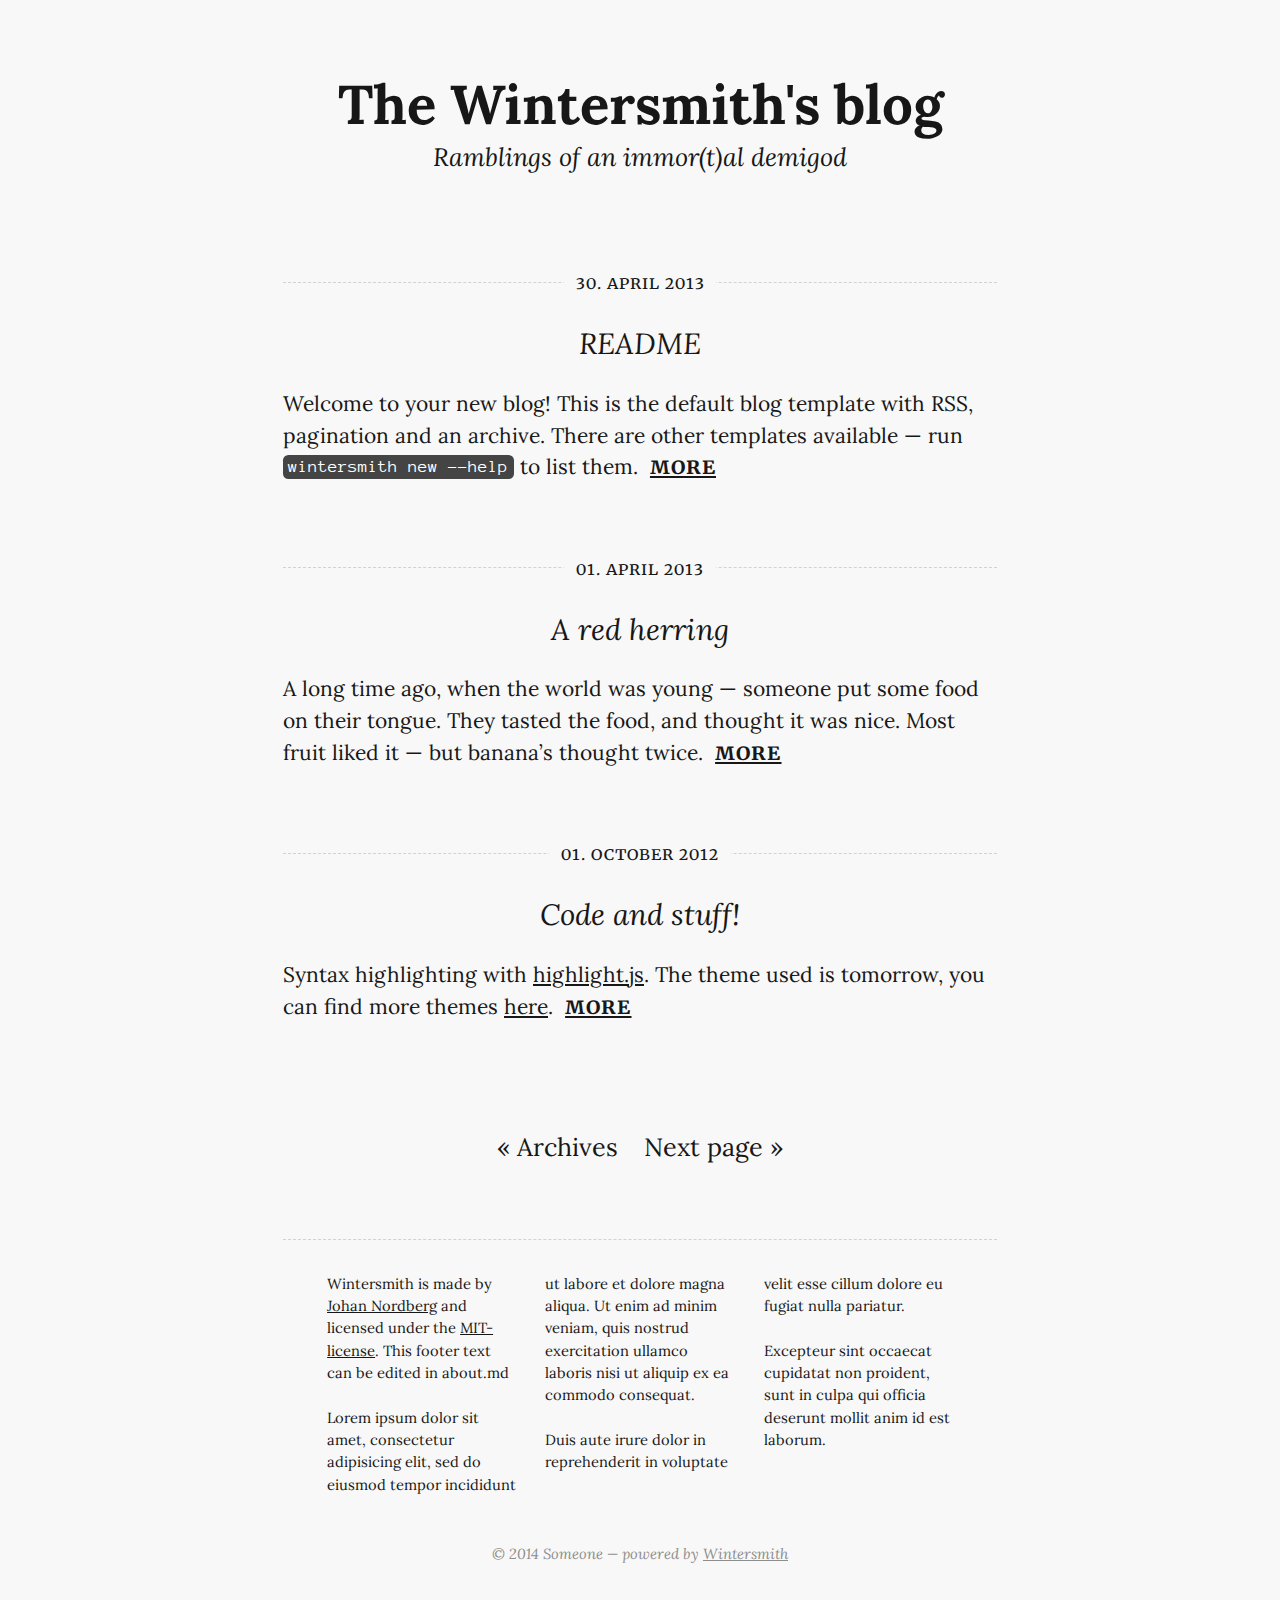
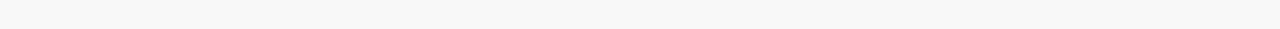
==== index.html @ 87c3f7f0 "test build" ====
<!DOCTYPE html>
<html lang="en">
  <head>
    <meta charset="utf-8">
    <meta http-equiv="X-UA-Compatible" content="IE=edge,chrome=1">
    <meta name="viewport" content="width=device-width">
    <title>The Wintersmith's blog
    </title>
    <link rel="alternate" href="http://localhost:8080/feed.xml" type="application/rss+xml" title="Ramblings of an immor(t)al demigod">
    <link rel="stylesheet" href="http://fonts.googleapis.com/css?family=Lora:400,700,400italic,700italic|Anonymous+Pro:400,700,400italic,700italic|Merriweather:400,700,300">
    <link rel="stylesheet" href="/css/main.css">
  </head>
  <body>
    <header class="header">
      <div class="content-wrap">
        <div class="logo">
          <h1><a href="http://localhost:8080">The Wintersmith's blog</a></h1>
          <p class="description">Ramblings of an immor(t)al demigod</p>
        </div>
      </div>
    </header>
    <div id="content">
      <div class="content-wrap">
        <article class="article intro">
          <header>
            <p class="date"><span>30. April 2013</span></p>
            <h2><a href="/articles/hello-world/">README</a></h2>
          </header>
          <section class="content"><p>Welcome to your new blog! This is the default blog template with <span class="caps">RSS</span>, pagination and an archive. There are other templates available — run <code>wintersmith new --help</code> to list&nbsp;them.</p>

            <p class="more"><a href="/articles/hello-world/">more</a></p>
          </section>
        </article>
        <article class="article intro">
          <header>
            <p class="date"><span>01. April 2013</span></p>
            <h2><a href="/articles/red-herring/">A red herring</a></h2>
          </header>
          <section class="content"><p>A long time ago, when the world was young — someone put some food on their tongue.
They tasted the food, and thought it was nice. Most fruit liked it — but banana’s thought&nbsp;twice.</p>
<p>
            <p class="more"><a href="/articles/red-herring/">more</a></p>
          </section>
        </article>
        <article class="article intro">
          <header>
            <p class="date"><span>01. October 2012</span></p>
            <h2><a href="/articles/another-test/">Code and stuff!</a></h2>
          </header>
          <section class="content"><p>Syntax highlighting with <a href="http://softwaremaniacs.org/soft/highlight/en/">highlight.js</a>.
The theme used is tomorrow, you can find more themes <a href="http://jmblog.github.io/color-themes-for-highlightjs/">here</a>.</p>
<p>
            <p class="more"><a href="/articles/another-test/">more</a></p>
          </section>
        </article>
      </div>
    </div>
    <footer>
      <div class="content-wrap">
        <div class="nav"><a href="/archive.html">« Archives</a><a href="/page/2/">Next page »</a>
        </div>
        <section class="about"><p>Wintersmith is made by <a href="http://johan-nordberg.com/">Johan Nordberg</a> and licensed under the <a href="http://opensource.org/licenses/MIT">MIT-license</a>.
This footer text can be edited in about.md</p>
<p>Lorem ipsum dolor sit amet, consectetur adipisicing elit, sed do eiusmod
tempor incididunt ut labore et dolore magna aliqua. Ut enim ad minim veniam,
quis nostrud exercitation ullamco laboris nisi ut aliquip ex ea commodo
consequat.</p>
<p>Duis aute irure dolor in reprehenderit in voluptate velit esse cillum
dolore eu fugiat nulla pariatur.</p>
<p>Excepteur sint occaecat cupidatat non proident, sunt in culpa qui officia
deserunt mollit anim id est laborum.</p>

        </section>
        <section class="copy">
          <p>&copy; 2014 Someone &mdash; powered by&nbsp;<a href="https://github.com/jnordberg/wintersmith">Wintersmith</a>
          </p>
        </section>
      </div>
    </footer>
  </body>
</html>
---- css/main.css ----
h1, h2, h3, h4, h5, h6, p, body, a, img, ul, ol, blockquote, pre {
  margin: 0; padding: 0; border: 0;
}

body {
  font-family: 'Lora', serif;
  font-size: 21px;
  line-height: 1.52;
  background-color: #f8f8f8;
  text-rendering: optimizeLegibility;
}

.content-wrap {
  width: 34em;
  margin: 0 auto;
}

body, a {
  color: #171717;
}

a:hover {
  color: #ff8000;
  text-decoration: underline;
}

p {
  margin-bottom: 1.52em;
}

pre {
  font-size: 0.9em;
  overflow: auto;
  background: #fff;
  border: 1px dashed #d2d2d2;
  border-radius: 0.25em;
  margin-bottom: 1.8em;
  padding: 1em;
}

h1 {
  font-size: 2em;
  margin-bottom: 1em;
}

h2 {
  font-size: 1.2em;
  font-weight: 400;
  line-height: 1.43;
  margin-bottom: 1.35em;
}

h3 {
  font-style: italic;
  text-align: center;
  font-weight: 400;
  font-size: 1.4em;
  margin-top: 1.8em;
  margin-bottom: 0.8em;
}

ol, ul {
  margin: 0 1.4em 1.4em 4em;
}

li {
  margin-bottom: 0.5em;
}

blockquote {
  margin: 1.2em 3em;
  padding-left: 1em;
  font-style: italic;
}

hr {
  border: 0;
  border-top: 1px dashed #d2d2d2;
  height: 0;
  margin: 1.6em 0;
}

/* page header */

.header {
  margin: 3em 0 5em;
}

.header h1 {
  font-size: 2.6em;
  text-align: center;
  font-weight: 700;
  margin: 0;
}

.header a, .header a:hover {
  text-decoration: none;
  color: #171717;
}

.header .author {
  font-family: 'Merriweather', serif;
  font-variant: small-caps;
  text-transform: lowercase;
  text-rendering: auto;
  text-align: center;
  font-weight: 400;
  letter-spacing: 1px;
}

.header .description {
  font-size: 1.2em;
  font-style: italic;
  text-align: center;
  margin-top: -0.3em;
}

body.article-detail > header h1 {
  font-size: 2.5em;
  font-style: italic;
  font-weight: 400;
  margin-bottom: -0.2em;
}

body.article-detail > header {
  margin-bottom: 3em;
}

/* page footer */

footer {
  margin: 3em 0;
}

footer .nav {
  text-align: center;
  margin-top: 5em;
  margin-bottom: 3.5em;
}

footer .nav a {
  padding: 0 0.5em;
  font-size: 1.2em;
  text-decoration: none;
}

footer .about {
  border-top: 1px dashed #d2d2d2;
  padding: 2.2em 3em;
  font-size: 0.7em;
  -webkit-column-count: 3;
  -moz-column-count: 3;
  -ms-column-count: 3;
  column-count: 3;
  -webkit-column-gap: 2em;
  -moz-column-gap: 2em;
  -ms-column-gap: 2em;
  column-gap: 2em;
}

footer .copy {
  text-align: center;
  font-size: 0.7em;
  font-style: italic;
  margin-top: 1em;
}

footer .copy, footer .copy a {
  color: #8e8e8e;
}

/* article */

.article {
  margin: 3em 0 4em;
}

.article header {
  border-top: 1px dashed #d2d2d2;
}

.article header h2 {
  font-style: italic;
  text-align: center;
  font-weight: 400;
  margin: 0.8em 0;
  font-size: 1.4em;
}

.article header h2 a {
  text-decoration: none;
}

.article header .date {
  text-align: center;
  font-size: 0.8em;
  margin-top: -0.7em;
}

.article header .date span {
  background-color: #f8f8f8;
  padding: 0 0.7em;
}

.article.intro .content p {
  display: inline;
}

.article.intro .content .more {
  text-decoration: underline;
  font-weight: 700;
  padding-left: 0.3em;
}

.article .content img {
  display: block;
  width: 100%;
}

.more, .date {
  font-family: 'Merriweather', serif;
  font-variant: small-caps;
  text-transform: lowercase;
  font-weight: 400;
  text-rendering: auto;
  letter-spacing: 1px;
}

/* archive */

.archive {
  width: 32em;
  margin: 5em auto 6em;
  padding-left: 2em;
}

.archive h2 {
  font-size: 2em;
  margin: 0;
  margin-left: 6.1em;
  margin-bottom: 0.5em;
  font-style: italic;
}

.archive a, .archive span{
  display: block;
  float: left;
  margin-bottom: -1px;
  text-decoration: none;
}
.archive li:not(:last-child) {
	border-bottom: 1px solid #d2d2d2;
	margin-bottom: -1px;
}

.archive a.last, .archive span.last {
  border: 0;
  margin-bottom: 0;
}

.archive a {
  width: 21em;
  text-indent: 1em;
  white-space: nowrap;
}

.archive .year-label,
.archive .month-label{
  width: 4em;
  font-family: 'Merriweather', serif;
  font-variant: small-caps;
  text-transform: lowercase;
  font-weight: 400;
  text-rendering: auto;
  letter-spacing: 1px;
  text-align: center;
}

.archive .month-label {
  width: 7em;
}

.archive ul {
  list-style: none;
  margin: 0;
}

.archive ul li {
  margin: 0;
}

/* code styling */

code {
  font-family: 'Anonymous Pro', monospace;
  font-size: 0.85em;
  color: #000;
}

pre code {
  display: block;
  line-height: 1.1;
}

p code {
  padding: 0.1em 0.3em 0.2em;
  border-radius: 0.3em;
  position: relative;
  top: -0.15em;
  background: #444;
  color: #fff;
  white-space: nowrap;
}

/* syntax hl stuff */

code.lang-markdown {
  color: #424242;
}

code.lang-markdown .header,
code.lang-markdown .strong {
  font-weight: bold;
}

code.lang-markdown .emphasis {
  font-style: italic;
}

code.lang-markdown .horizontal_rule,
code.lang-markdown .link_label,
code.lang-markdown .code,
code.lang-markdown .header,
code.lang-markdown .link_url {
  color: #555;
}

code.lang-markdown .blockquote,
code.lang-markdown .bullet {
  color: #bbb;
}

/* Tomorrow Theme */
/* http://jmblog.github.com/color-themes-for-google-code-highlightjs */
/* Original theme - https://github.com/chriskempson/tomorrow-theme */
/* http://jmblog.github.com/color-themes-for-google-code-highlightjs */
.tomorrow-comment, pre .comment, pre .title {
  color: #8e908c;
}

.tomorrow-red, pre .variable, pre .attribute, pre .tag, pre .regexp, pre .ruby .constant, pre .xml .tag .title, pre .xml .pi, pre .xml .doctype, pre .html .doctype, pre .css .id, pre .css .class, pre .css .pseudo {
  color: #c82829;
}

.tomorrow-orange, pre .number, pre .preprocessor, pre .built_in, pre .literal, pre .params, pre .constant {
  color: #f5871f;
}

.tomorrow-yellow, pre .class, pre .ruby .class .title, pre .css .rules .attribute {
  color: #eab700;
}

.tomorrow-green, pre .string, pre .value, pre .inheritance, pre .header, pre .ruby .symbol, pre .xml .cdata {
  color: #718c00;
}

.tomorrow-aqua, pre .css .hexcolor {
  color: #3e999f;
}

.tomorrow-blue, pre .function, pre .python .decorator, pre .python .title, pre .ruby .function .title, pre .ruby .title .keyword, pre .perl .sub, pre .javascript .title, pre .coffeescript .title {
  color: #4271ae;
}

.tomorrow-purple, pre .keyword, pre .javascript .function {
  color: #8959a8;
}

/* media queries */

@media (min-width: 1600px) {
  body { font-size: 26px; }
}

@media (max-width: 900px) {
  body { font-size: 18px; }
}

@media (max-width: 690px) {
  .content-wrap {
    width: auto;
    padding: 0 1em;
  }
  .header {
    margin: 1em 0;
  }
  .header h1 {
    font-size: 1.4em;
    margin-bottom: 0.6em;
  }
  .header .description {
    font-size: 1em;
  }
  .article {
    margin: 1em 0 2.5em;
  }
  .archive {
    width: 80%;
    margin: 0 auto;
  }
  .archive * {
    float: none !important;
    line-height: 1.6 !important;
    width: auto !important;
    height: auto !important;
    text-align: left !important;
    border: 0 !important;
    margin: 0 !important;
  }
  footer .nav {
    margin: 1em 0;
  }
  footer .about {
    padding: 0;
    font-size: 0.9em;
    padding-top: 1.6em;
    -webkit-column-count: 1;
    -moz-column-count: 1;
    -ms-column-count: 1;
    column-count: 1;
  }
  footer .about p {
    margin-bottom: 1em;
  }
}
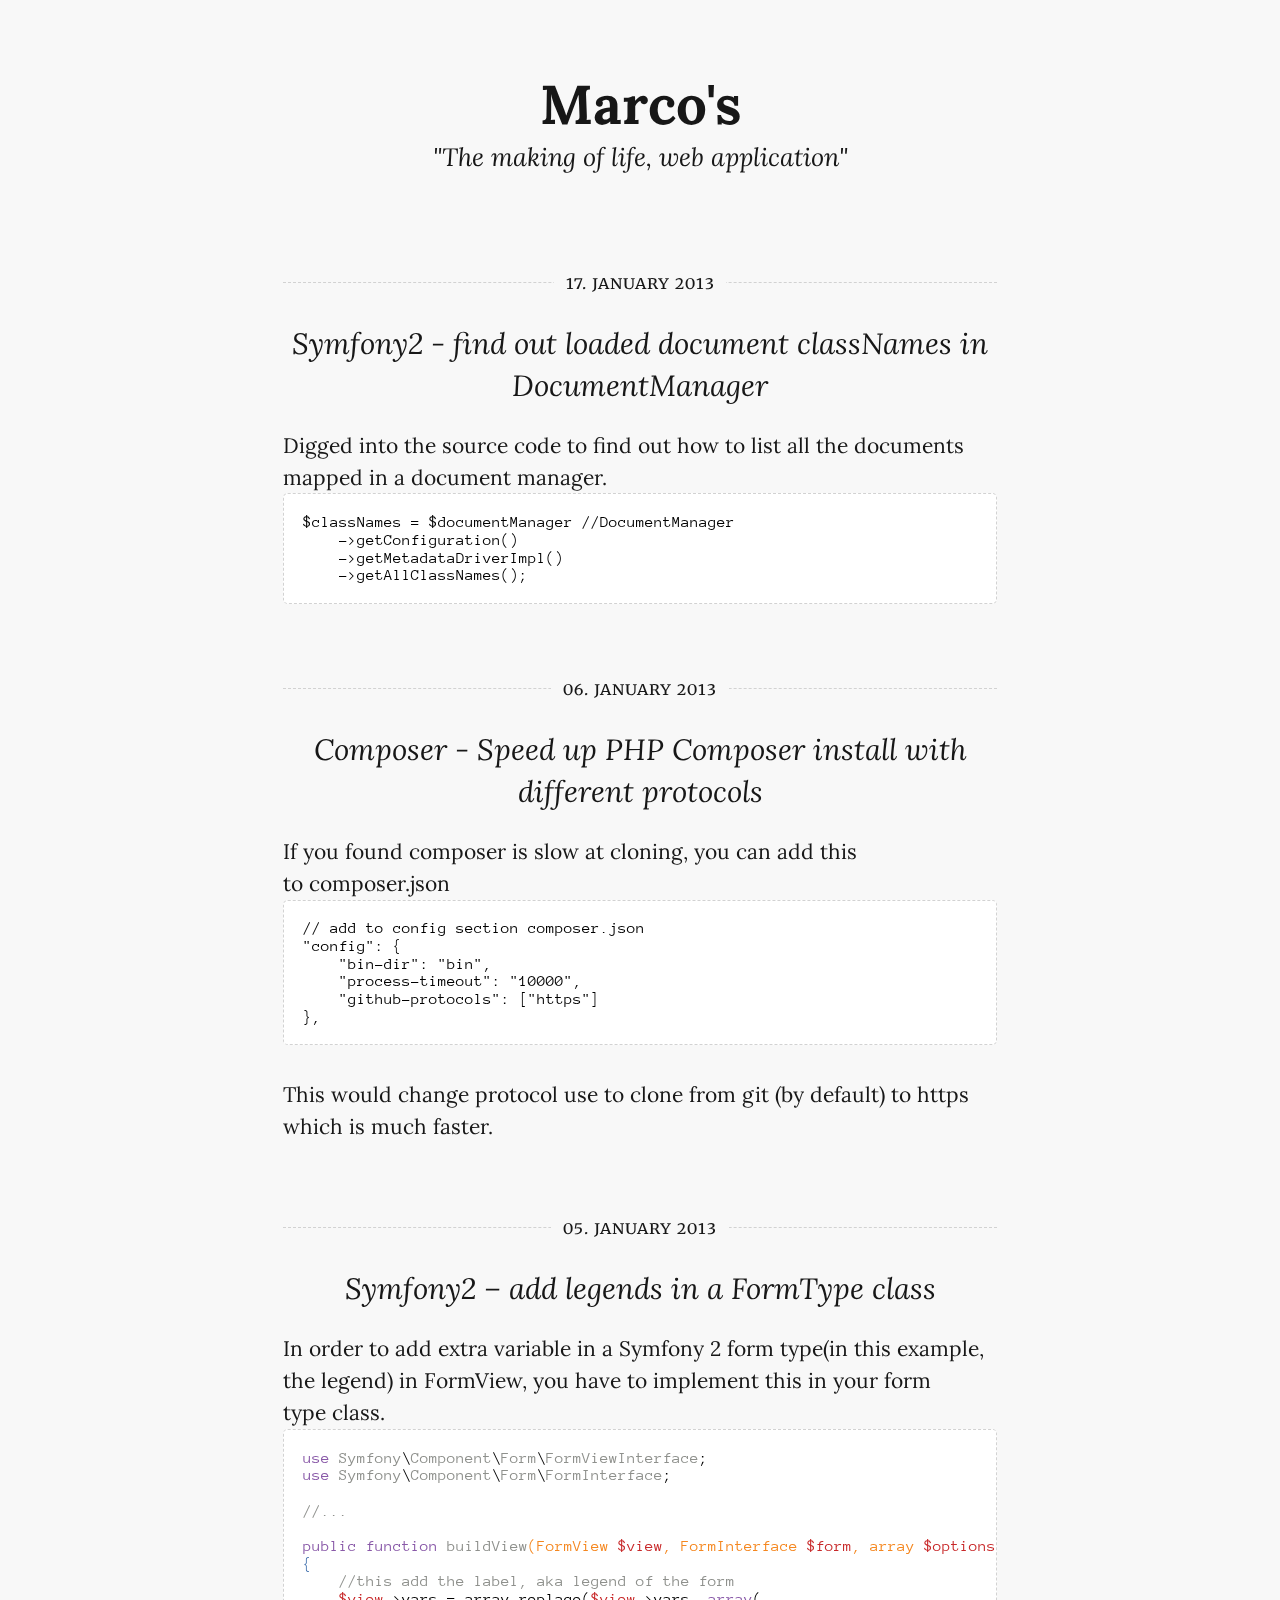
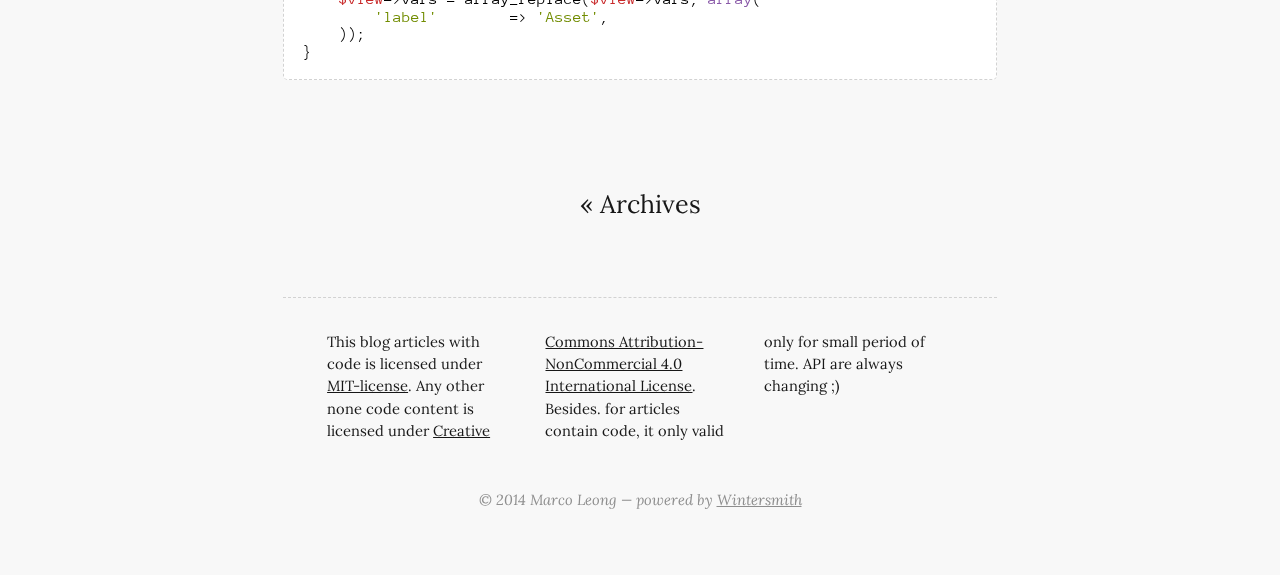
==== commit 16cc7671: "update build" ====
--- a/index.html
+++ b/index.html
@@ -4,9 +4,9 @@
     <meta charset="utf-8">
     <meta http-equiv="X-UA-Compatible" content="IE=edge,chrome=1">
     <meta name="viewport" content="width=device-width">
-    <title>The Wintersmith's blog
+    <title>Marco's
     </title>
-    <link rel="alternate" href="http://localhost:8080/feed.xml" type="application/rss+xml" title="Ramblings of an immor(t)al demigod">
+    <link rel="alternate" href="http://localhost:8080/feed.xml" type="application/rss+xml" title="&quot;The making of life, web application&quot;">
     <link rel="stylesheet" href="http://fonts.googleapis.com/css?family=Lora:400,700,400italic,700italic|Anonymous+Pro:400,700,400italic,700italic|Merriweather:400,700,300">
     <link rel="stylesheet" href="/css/main.css">
   </head>
@@ -14,8 +14,8 @@
     <header class="header">
       <div class="content-wrap">
         <div class="logo">
-          <h1><a href="http://localhost:8080">The Wintersmith's blog</a></h1>
-          <p class="description">Ramblings of an immor(t)al demigod</p>
+          <h1><a href="http://localhost:8080">Marco's</a></h1>
+          <p class="description">&quot;The making of life, web application&quot;</p>
         </div>
       </div>
     </header>
@@ -23,56 +23,67 @@
       <div class="content-wrap">
         <article class="article intro">
           <header>
-            <p class="date"><span>30. April 2013</span></p>
-            <h2><a href="/articles/hello-world/">README</a></h2>
+            <p class="date"><span>17. January 2013</span></p>
+            <h2><a href="/articles/symfony2-find-out-loaded-documents-classname/">Symfony2 - find out loaded document classNames in DocumentManager</a></h2>
           </header>
-          <section class="content"><p>Welcome to your new blog! This is the default blog template with <span class="caps">RSS</span>, pagination and an archive. There are other templates available — run <code>wintersmith new --help</code> to list&nbsp;them.</p>
-
-            <p class="more"><a href="/articles/hello-world/">more</a></p>
+          <section class="content"><p>Digged into the source code to find out how to list all the documents mapped in a document&nbsp;manager.</p>
+<pre><code>$classNames = $documentManager //DocumentManager
+    -&gt;getConfiguration()
+    -&gt;getMetadataDriverImpl()
+    -&gt;getAllClassNames();
+</code></pre>
           </section>
         </article>
         <article class="article intro">
           <header>
-            <p class="date"><span>01. April 2013</span></p>
-            <h2><a href="/articles/red-herring/">A red herring</a></h2>
+            <p class="date"><span>06. January 2013</span></p>
+            <h2><a href="/articles/composer-speed-up-cloning-speed/">Composer - Speed up PHP Composer install with different protocols</a></h2>
           </header>
-          <section class="content"><p>A long time ago, when the world was young — someone put some food on their tongue.
-They tasted the food, and thought it was nice. Most fruit liked it — but banana’s thought&nbsp;twice.</p>
-<p>
-            <p class="more"><a href="/articles/red-herring/">more</a></p>
+          <section class="content"><p>If you found composer is slow at cloning, you can add this to&nbsp;composer.json</p>
+<pre><code class="lang-json">// add to config section composer.json
+&quot;config&quot;: {
+    &quot;bin-dir&quot;: &quot;bin&quot;,
+    &quot;process-timeout&quot;: &quot;10000&quot;,
+    &quot;github-protocols&quot;: [&quot;https&quot;]
+},
+</code></pre>
+<p>This would change protocol use to clone from git (by default) to https which is much&nbsp;faster.</p>
+
           </section>
         </article>
         <article class="article intro">
           <header>
-            <p class="date"><span>01. October 2012</span></p>
-            <h2><a href="/articles/another-test/">Code and stuff!</a></h2>
+            <p class="date"><span>05. January 2013</span></p>
+            <h2><a href="/articles/symfony2-add-legend-in-formtype-class/">Symfony2 – add legends in a FormType class</a></h2>
           </header>
-          <section class="content"><p>Syntax highlighting with <a href="http://softwaremaniacs.org/soft/highlight/en/">highlight.js</a>.
-The theme used is tomorrow, you can find more themes <a href="http://jmblog.github.io/color-themes-for-highlightjs/">here</a>.</p>
-<p>
-            <p class="more"><a href="/articles/another-test/">more</a></p>
+          <section class="content"><p>In order to add extra variable in a Symfony 2 form type(in this example, the legend) in FormView, you have to implement this in your form type&nbsp;class.</p>
+<pre><code class="lang-php"><span class="keyword">use</span> <span class="title">Symfony</span>\<span class="title">Component</span>\<span class="title">Form</span>\<span class="title">FormViewInterface</span>;
+<span class="keyword">use</span> <span class="title">Symfony</span>\<span class="title">Component</span>\<span class="title">Form</span>\<span class="title">FormInterface</span>;
+
+<span class="comment">//...</span>
+
+<span class="keyword">public</span> <span class="function"><span class="keyword">function</span> <span class="title">buildView</span><span class="params">(FormView <span class="variable">$view</span>, FormInterface <span class="variable">$form</span>, array <span class="variable">$options</span>)</span>
+{</span>
+    <span class="comment">//this add the label, aka legend of the form</span>
+    <span class="variable">$view</span>-&gt;vars = array_replace(<span class="variable">$view</span>-&gt;vars, <span class="keyword">array</span>(
+        <span class="string">'label'</span>        =&gt; <span class="string">'Asset'</span>,
+    ));
+}
+</code></pre>
+
           </section>
         </article>
       </div>
     </div>
     <footer>
       <div class="content-wrap">
-        <div class="nav"><a href="/archive.html">« Archives</a><a href="/page/2/">Next page »</a>
+        <div class="nav"><a href="/archive.html">« Archives</a>
         </div>
-        <section class="about"><p>Wintersmith is made by <a href="http://johan-nordberg.com/">Johan Nordberg</a> and licensed under the <a href="http://opensource.org/licenses/MIT">MIT-license</a>.
-This footer text can be edited in about.md</p>
-<p>Lorem ipsum dolor sit amet, consectetur adipisicing elit, sed do eiusmod
-tempor incididunt ut labore et dolore magna aliqua. Ut enim ad minim veniam,
-quis nostrud exercitation ullamco laboris nisi ut aliquip ex ea commodo
-consequat.</p>
-<p>Duis aute irure dolor in reprehenderit in voluptate velit esse cillum
-dolore eu fugiat nulla pariatur.</p>
-<p>Excepteur sint occaecat cupidatat non proident, sunt in culpa qui officia
-deserunt mollit anim id est laborum.</p>
+        <section class="about"><p>This blog articles with code is licensed under <a href="http://opensource.org/licenses/MIT">MIT-license</a>. Any other none code content is licensed under <a href="http://creativecommons.org/licenses/by-nc/4.0/deed.en_US">Creative Commons Attribution-NonCommercial 4.0 International License</a>. Besides. for articles contain code, it only valid only for small period of time. API are always changing ;)</p>
 
         </section>
         <section class="copy">
-          <p>&copy; 2014 Someone &mdash; powered by&nbsp;<a href="https://github.com/jnordberg/wintersmith">Wintersmith</a>
+          <p>&copy; 2014 Marco Leong &mdash; powered by&nbsp;<a href="https://github.com/jnordberg/wintersmith">Wintersmith</a>
           </p>
         </section>
       </div>
--- a/css/main.css
+++ b/css/main.css
@@ -1,33 +1,28 @@
-
 h1, h2, h3, h4, h5, h6, p, body, a, img, ul, ol, blockquote, pre {
-  margin: 0; padding: 0; border: 0;
-}
+  margin: 0;
+  padding: 0;
+  border: 0; }
 
 body {
-  font-family: 'Lora', serif;
+  font-family: "Lora", serif;
   font-size: 21px;
   line-height: 1.52;
   background-color: #f8f8f8;
-  text-rendering: optimizeLegibility;
-}
+  text-rendering: optimizeLegibility; }
 
 .content-wrap {
   width: 34em;
-  margin: 0 auto;
-}
+  margin: 0 auto; }
 
 body, a {
-  color: #171717;
-}
+  color: #171717; }
 
 a:hover {
   color: #ff8000;
-  text-decoration: underline;
-}
+  text-decoration: underline; }
 
 p {
-  margin-bottom: 1.52em;
-}
+  margin-bottom: 1.52em; }
 
 pre {
   font-size: 0.9em;
@@ -36,20 +31,17 @@
   border: 1px dashed #d2d2d2;
   border-radius: 0.25em;
   margin-bottom: 1.8em;
-  padding: 1em;
-}
+  padding: 1em; }
 
 h1 {
   font-size: 2em;
-  margin-bottom: 1em;
-}
+  margin-bottom: 1em; }
 
 h2 {
   font-size: 1.2em;
   font-weight: 400;
   line-height: 1.43;
-  margin-bottom: 1.35em;
-}
+  margin-bottom: 1.35em; }
 
 h3 {
   font-style: italic;
@@ -57,93 +49,76 @@
   font-weight: 400;
   font-size: 1.4em;
   margin-top: 1.8em;
-  margin-bottom: 0.8em;
-}
+  margin-bottom: 0.8em; }
 
 ol, ul {
-  margin: 0 1.4em 1.4em 4em;
-}
+  margin: 0 1.4em 1.4em 4em; }
 
 li {
-  margin-bottom: 0.5em;
-}
+  margin-bottom: 0.5em; }
 
 blockquote {
   margin: 1.2em 3em;
   padding-left: 1em;
-  font-style: italic;
-}
+  font-style: italic; }
 
 hr {
   border: 0;
   border-top: 1px dashed #d2d2d2;
   height: 0;
-  margin: 1.6em 0;
-}
+  margin: 1.6em 0; }
 
 /* page header */
-
 .header {
-  margin: 3em 0 5em;
-}
+  margin: 3em 0 5em; }
 
 .header h1 {
   font-size: 2.6em;
   text-align: center;
   font-weight: 700;
-  margin: 0;
-}
+  margin: 0; }
 
 .header a, .header a:hover {
   text-decoration: none;
-  color: #171717;
-}
+  color: #171717; }
 
 .header .author {
-  font-family: 'Merriweather', serif;
+  font-family: "Merriweather", serif;
   font-variant: small-caps;
   text-transform: lowercase;
   text-rendering: auto;
   text-align: center;
   font-weight: 400;
-  letter-spacing: 1px;
-}
+  letter-spacing: 1px; }
 
 .header .description {
   font-size: 1.2em;
   font-style: italic;
   text-align: center;
-  margin-top: -0.3em;
-}
+  margin-top: -0.3em; }
 
 body.article-detail > header h1 {
   font-size: 2.5em;
   font-style: italic;
   font-weight: 400;
-  margin-bottom: -0.2em;
-}
+  margin-bottom: -0.2em; }
 
 body.article-detail > header {
-  margin-bottom: 3em;
-}
+  margin-bottom: 3em; }
 
 /* page footer */
-
 footer {
-  margin: 3em 0;
-}
+  margin: 3em 0; }
 
 footer .nav {
   text-align: center;
   margin-top: 5em;
-  margin-bottom: 3.5em;
-}
+  margin-bottom: 3.5em; }
 
 footer .nav a {
   padding: 0 0.5em;
   font-size: 1.2em;
-  text-decoration: none;
-}
+  text-decoration: none; }
 
 footer .about {
   border-top: 1px dashed #d2d2d2;
@@ -156,152 +131,125 @@
   -webkit-column-gap: 2em;
   -moz-column-gap: 2em;
   -ms-column-gap: 2em;
-  column-gap: 2em;
-}
+  column-gap: 2em; }
 
 footer .copy {
   text-align: center;
   font-size: 0.7em;
   font-style: italic;
-  margin-top: 1em;
-}
+  margin-top: 1em; }
 
 footer .copy, footer .copy a {
-  color: #8e8e8e;
-}
+  color: #8e8e8e; }
 
 /* article */
-
 .article {
-  margin: 3em 0 4em;
-}
+  margin: 3em 0 4em; }
 
 .article header {
-  border-top: 1px dashed #d2d2d2;
-}
+  border-top: 1px dashed #d2d2d2; }
 
 .article header h2 {
   font-style: italic;
   text-align: center;
   font-weight: 400;
   margin: 0.8em 0;
-  font-size: 1.4em;
-}
+  font-size: 1.4em; }
 
 .article header h2 a {
-  text-decoration: none;
-}
+  text-decoration: none; }
 
 .article header .date {
   text-align: center;
   font-size: 0.8em;
-  margin-top: -0.7em;
-}
+  margin-top: -0.7em; }
 
 .article header .date span {
   background-color: #f8f8f8;
-  padding: 0 0.7em;
-}
+  padding: 0 0.7em; }
 
 .article.intro .content p {
-  display: inline;
-}
+  display: inline; }
 
 .article.intro .content .more {
   text-decoration: underline;
   font-weight: 700;
-  padding-left: 0.3em;
-}
+  padding-left: 0.3em; }
 
 .article .content img {
   display: block;
-  width: 100%;
-}
+  width: 100%; }
 
 .more, .date {
-  font-family: 'Merriweather', serif;
+  font-family: "Merriweather", serif;
   font-variant: small-caps;
   text-transform: lowercase;
   font-weight: 400;
   text-rendering: auto;
-  letter-spacing: 1px;
-}
+  letter-spacing: 1px; }
 
 /* archive */
-
 .archive {
   width: 32em;
   margin: 5em auto 6em;
-  padding-left: 2em;
-}
+  padding-left: 2em; }
 
 .archive h2 {
   font-size: 2em;
   margin: 0;
   margin-left: 6.1em;
   margin-bottom: 0.5em;
-  font-style: italic;
-}
-
-.archive a, .archive span{
+  font-style: italic; }
+
+.archive a, .archive span {
   display: block;
   float: left;
   margin-bottom: -1px;
-  text-decoration: none;
-}
+  text-decoration: none; }
+
 .archive li:not(:last-child) {
-	border-bottom: 1px solid #d2d2d2;
-	margin-bottom: -1px;
-}
+  border-bottom: 1px solid #d2d2d2;
+  margin-bottom: -1px; }
 
 .archive a.last, .archive span.last {
   border: 0;
-  margin-bottom: 0;
-}
+  margin-bottom: 0; }
 
 .archive a {
   width: 21em;
   text-indent: 1em;
-  white-space: nowrap;
-}
+  white-space: nowrap; }
 
 .archive .year-label,
-.archive .month-label{
+.archive .month-label {
   width: 4em;
-  font-family: 'Merriweather', serif;
+  font-family: "Merriweather", serif;
   font-variant: small-caps;
   text-transform: lowercase;
   font-weight: 400;
   text-rendering: auto;
   letter-spacing: 1px;
-  text-align: center;
-}
+  text-align: center; }
 
 .archive .month-label {
-  width: 7em;
-}
+  width: 7em; }
 
 .archive ul {
   list-style: none;
-  margin: 0;
-}
+  margin: 0; }
 
 .archive ul li {
-  margin: 0;
-}
+  margin: 0; }
 
 /* code styling */
-
 code {
-  font-family: 'Anonymous Pro', monospace;
+  font-family: "Anonymous Pro", monospace;
   font-size: 0.85em;
-  color: #000;
-}
+  color: #000; }
 
 pre code {
   display: block;
-  line-height: 1.1;
-}
+  line-height: 1.1; }
 
 p code {
   padding: 0.1em 0.3em 0.2em;
@@ -310,105 +258,87 @@
   top: -0.15em;
   background: #444;
   color: #fff;
-  white-space: nowrap;
-}
+  white-space: nowrap; }
 
 /* syntax hl stuff */
-
 code.lang-markdown {
-  color: #424242;
-}
+  color: #424242; }
 
 code.lang-markdown .header,
 code.lang-markdown .strong {
-  font-weight: bold;
-}
+  font-weight: bold; }
 
 code.lang-markdown .emphasis {
-  font-style: italic;
-}
+  font-style: italic; }
 
 code.lang-markdown .horizontal_rule,
 code.lang-markdown .link_label,
 code.lang-markdown .code,
 code.lang-markdown .header,
 code.lang-markdown .link_url {
-  color: #555;
-}
+  color: #555; }
 
 code.lang-markdown .blockquote,
 code.lang-markdown .bullet {
-  color: #bbb;
-}
+  color: #bbb; }
 
 /* Tomorrow Theme */
 /* http://jmblog.github.com/color-themes-for-google-code-highlightjs */
 /* Original theme - https://github.com/chriskempson/tomorrow-theme */
 /* http://jmblog.github.com/color-themes-for-google-code-highlightjs */
 .tomorrow-comment, pre .comment, pre .title {
-  color: #8e908c;
-}
+  color: #8e908c; }
 
 .tomorrow-red, pre .variable, pre .attribute, pre .tag, pre .regexp, pre .ruby .constant, pre .xml .tag .title, pre .xml .pi, pre .xml .doctype, pre .html .doctype, pre .css .id, pre .css .class, pre .css .pseudo {
-  color: #c82829;
-}
+  color: #c82829; }
 
 .tomorrow-orange, pre .number, pre .preprocessor, pre .built_in, pre .literal, pre .params, pre .constant {
-  color: #f5871f;
-}
+  color: #f5871f; }
 
 .tomorrow-yellow, pre .class, pre .ruby .class .title, pre .css .rules .attribute {
-  color: #eab700;
-}
+  color: #eab700; }
 
 .tomorrow-green, pre .string, pre .value, pre .inheritance, pre .header, pre .ruby .symbol, pre .xml .cdata {
-  color: #718c00;
-}
+  color: #718c00; }
 
 .tomorrow-aqua, pre .css .hexcolor {
-  color: #3e999f;
-}
+  color: #3e999f; }
 
 .tomorrow-blue, pre .function, pre .python .decorator, pre .python .title, pre .ruby .function .title, pre .ruby .title .keyword, pre .perl .sub, pre .javascript .title, pre .coffeescript .title {
-  color: #4271ae;
-}
+  color: #4271ae; }
 
 .tomorrow-purple, pre .keyword, pre .javascript .function {
-  color: #8959a8;
-}
+  color: #8959a8; }
 
 /* media queries */
-
 @media (min-width: 1600px) {
-  body { font-size: 26px; }
-}
-
+  body {
+    font-size: 26px; } }
 @media (max-width: 900px) {
-  body { font-size: 18px; }
-}
-
+  body {
+    font-size: 18px; } }
 @media (max-width: 690px) {
   .content-wrap {
     width: auto;
-    padding: 0 1em;
-  }
+    padding: 0 1em; }
+
   .header {
-    margin: 1em 0;
-  }
+    margin: 1em 0; }
+
   .header h1 {
     font-size: 1.4em;
-    margin-bottom: 0.6em;
-  }
+    margin-bottom: 0.6em; }
+
   .header .description {
-    font-size: 1em;
-  }
+    font-size: 1em; }
+
   .article {
-    margin: 1em 0 2.5em;
-  }
+    margin: 1em 0 2.5em; }
+
   .archive {
     width: 80%;
-    margin: 0 auto;
-  }
+    margin: 0 auto; }
+
   .archive * {
     float: none !important;
     line-height: 1.6 !important;
@@ -416,11 +346,11 @@
     height: auto !important;
     text-align: left !important;
     border: 0 !important;
-    margin: 0 !important;
-  }
+    margin: 0 !important; }
+
   footer .nav {
-    margin: 1em 0;
-  }
+    margin: 1em 0; }
+
   footer .about {
     padding: 0;
     font-size: 0.9em;
@@ -428,10 +358,7 @@
     -webkit-column-count: 1;
     -moz-column-count: 1;
     -ms-column-count: 1;
-    column-count: 1;
-  }
+    column-count: 1; }
+
   footer .about p {
-    margin-bottom: 1em;
-  }
-}
-
+    margin-bottom: 1em; } }
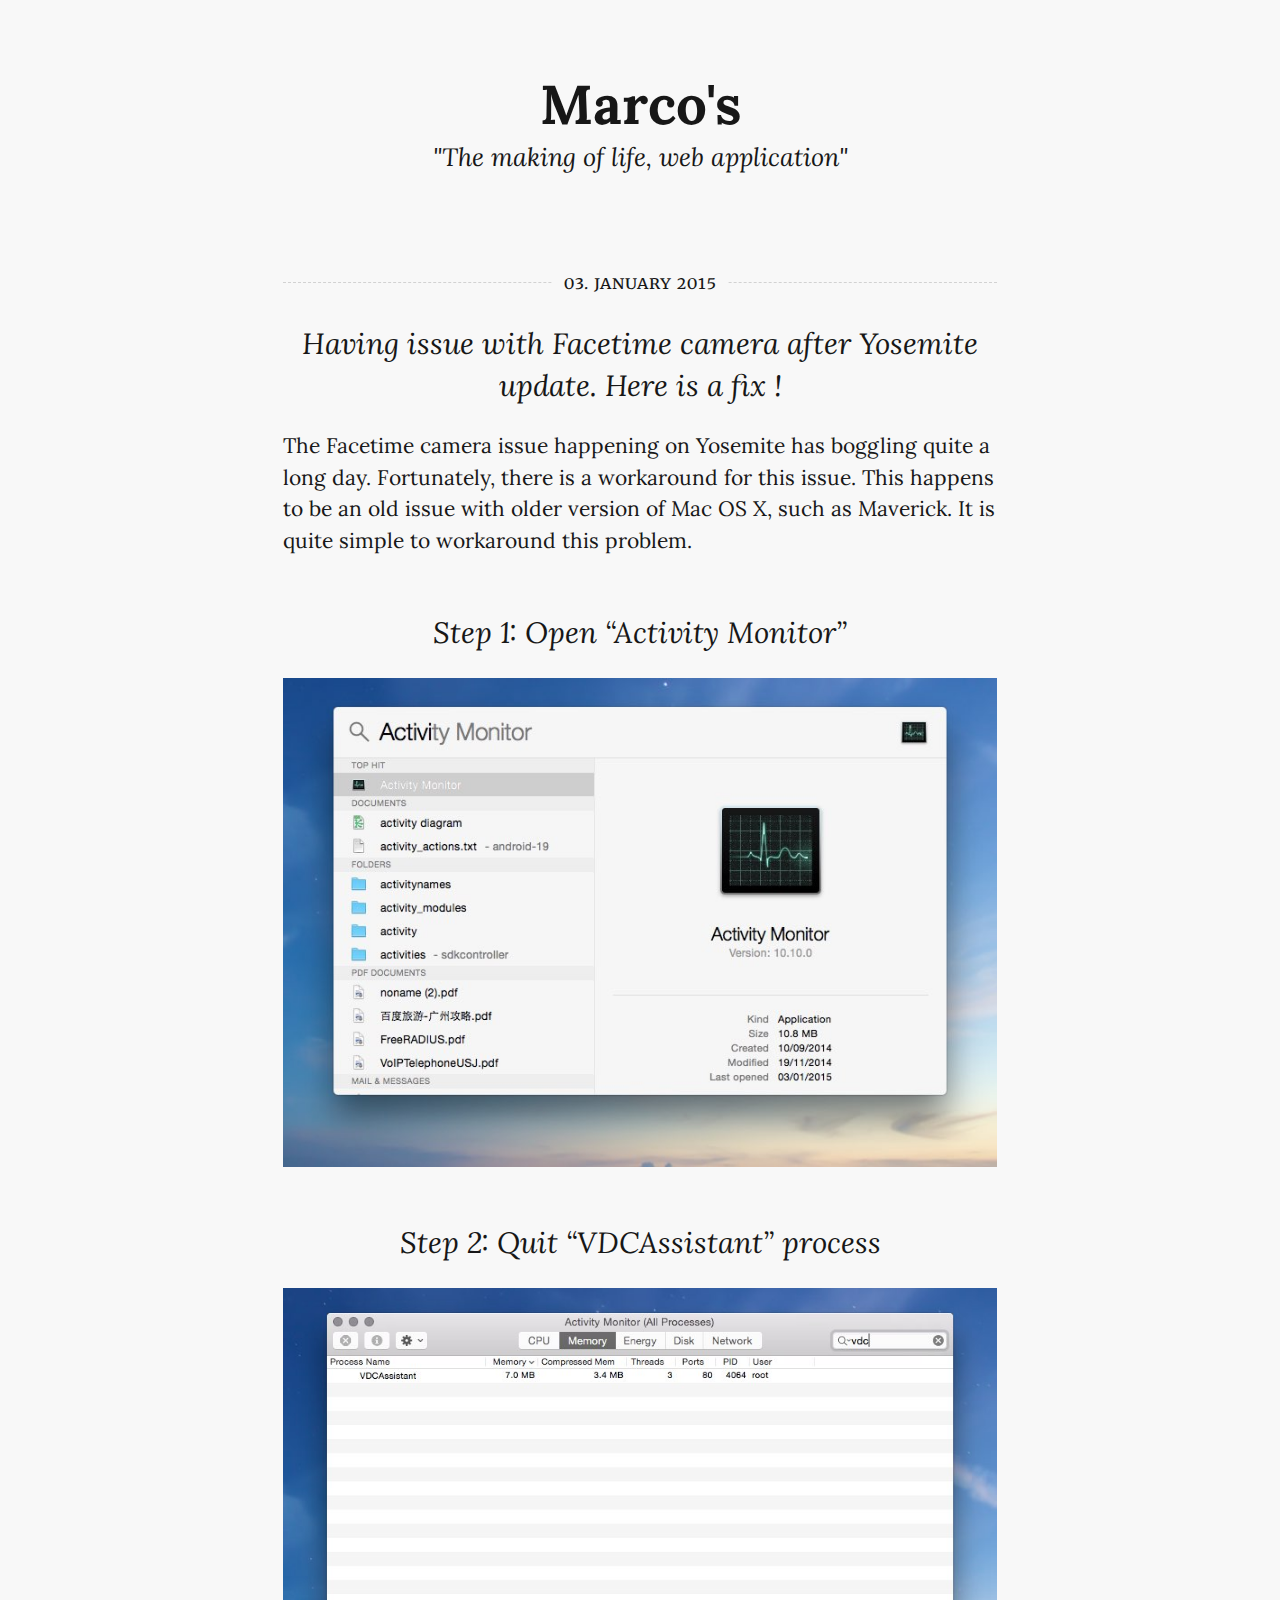
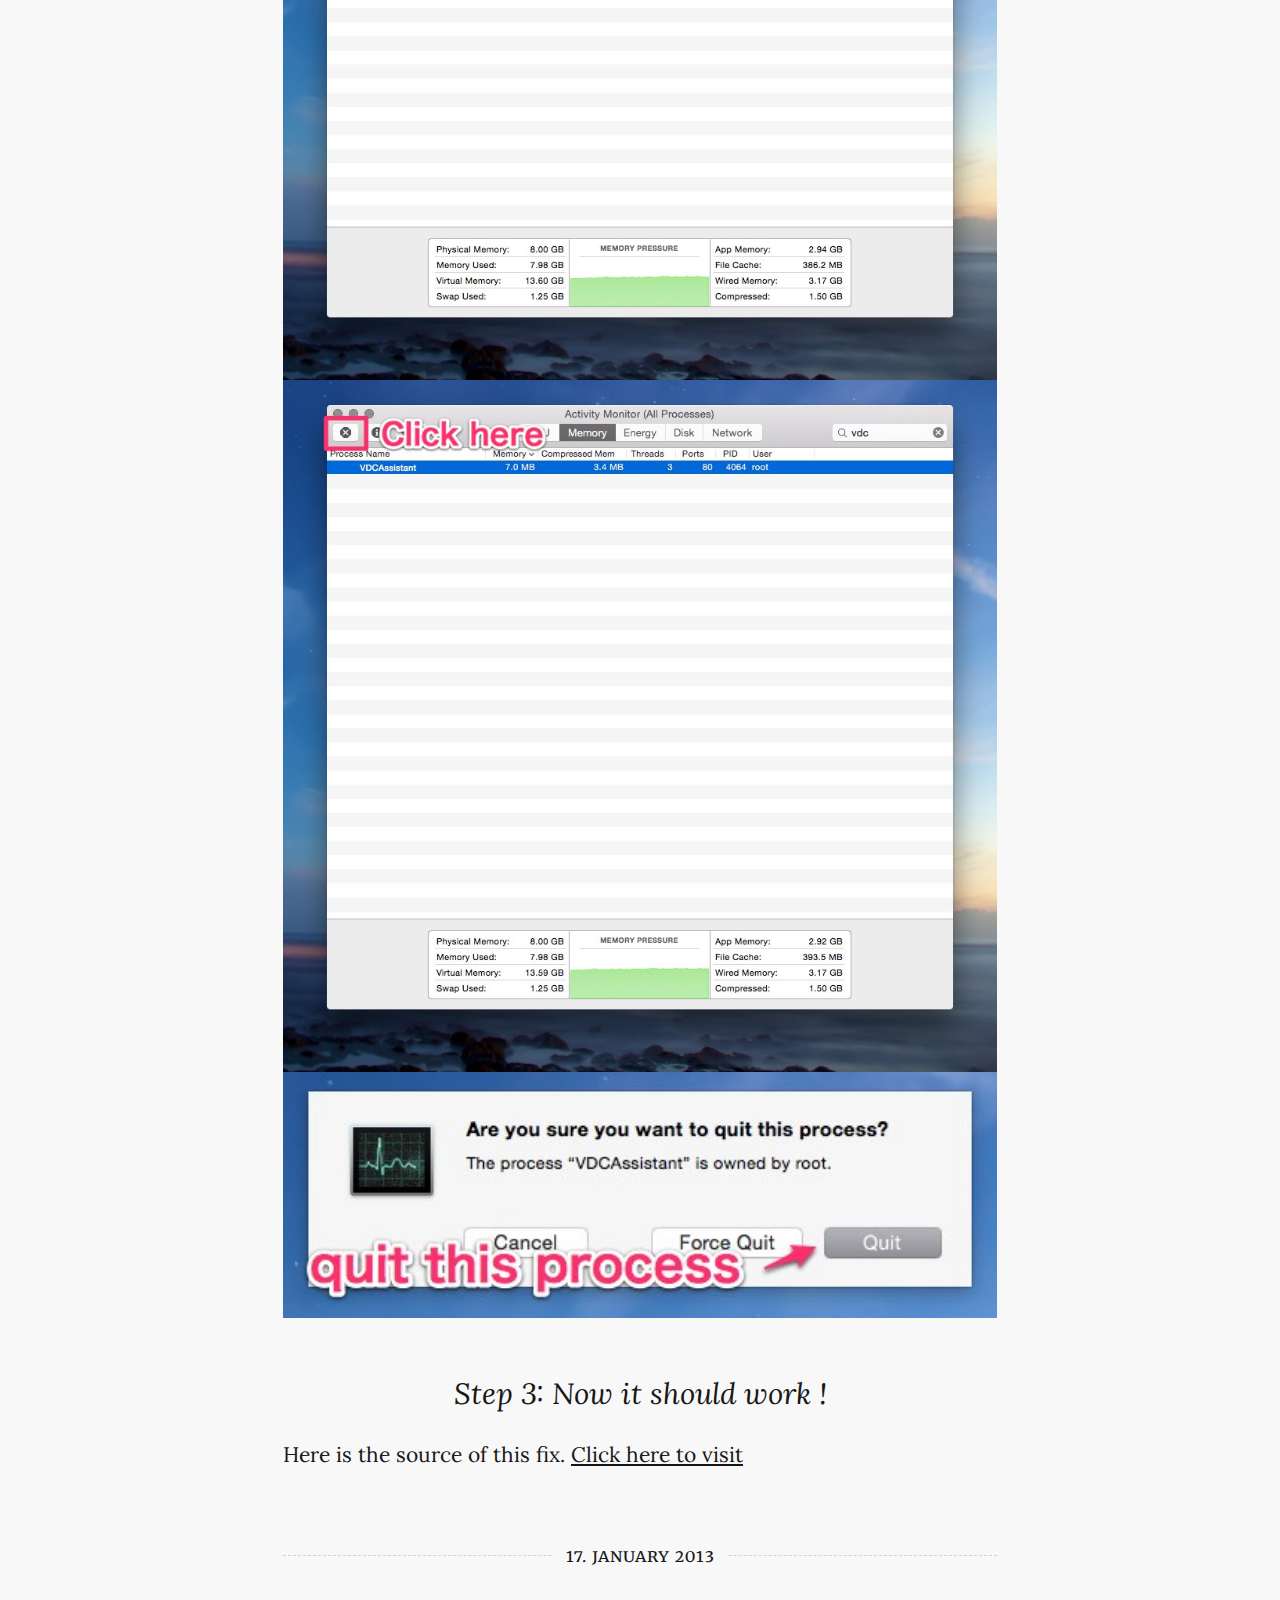
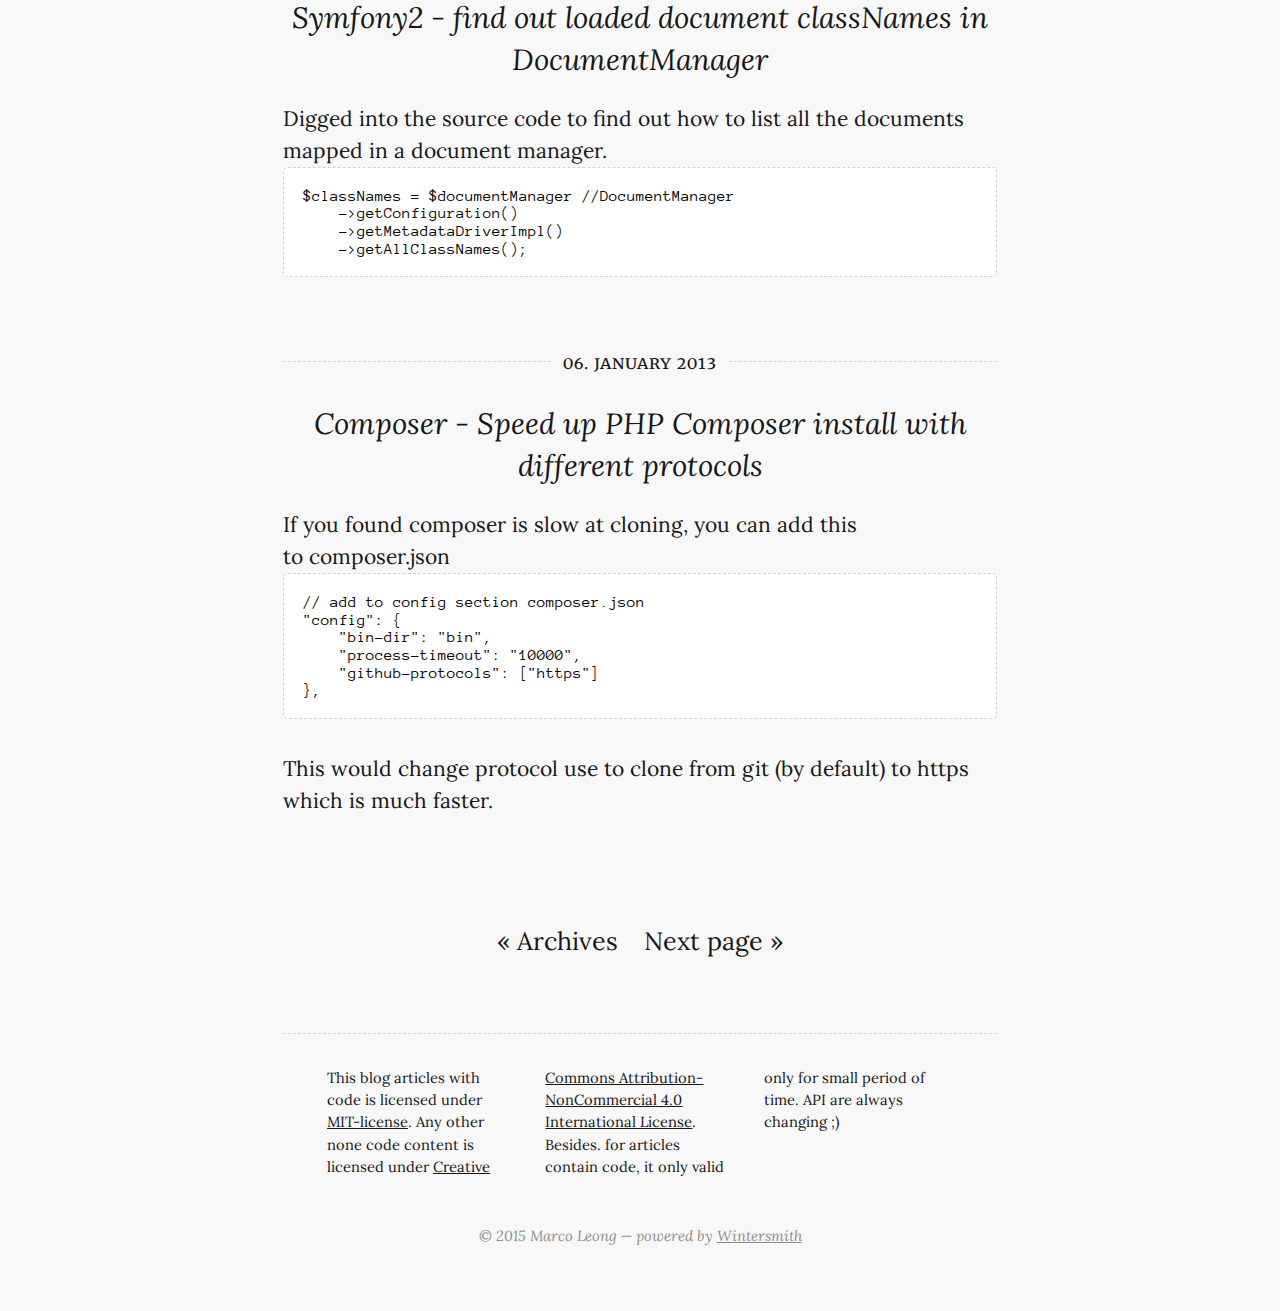
==== commit 6bc27302: "new articles fix-yosemite-facetime-camera-webcam" ====
--- a/index.html
+++ b/index.html
@@ -6,7 +6,7 @@
     <meta name="viewport" content="width=device-width">
     <title>Marco's
     </title>
-    <link rel="alternate" href="http://localhost:8080/feed.xml" type="application/rss+xml" title="&quot;The making of life, web application&quot;">
+    <link rel="alternate" href="http://localhost/feed.xml" type="application/rss+xml" title="&quot;The making of life, web application&quot;">
     <link rel="stylesheet" href="http://fonts.googleapis.com/css?family=Lora:400,700,400italic,700italic|Anonymous+Pro:400,700,400italic,700italic|Merriweather:400,700,300">
     <link rel="stylesheet" href="/css/main.css">
   </head>
@@ -14,13 +14,31 @@
     <header class="header">
       <div class="content-wrap">
         <div class="logo">
-          <h1><a href="http://localhost:8080">Marco's</a></h1>
+          <h1><a href="http://localhost">Marco's</a></h1>
           <p class="description">&quot;The making of life, web application&quot;</p>
         </div>
       </div>
     </header>
     <div id="content">
       <div class="content-wrap">
+        <article class="article intro">
+          <header>
+            <p class="date"><span>03. January 2015</span></p>
+            <h2><a href="/articles/fix-yosemite-facetime-camera-webcam/">Having issue with Facetime camera after Yosemite update. Here is a fix !</a></h2>
+          </header>
+          <section class="content"><p>The Facetime camera issue happening on Yosemite has boggling quite a long day. Fortunately, there is a workaround for this issue. This happens to be an old issue with older version of Mac <span class="caps">OS</span> X, such as Maverick. It is quite simple to workaround this&nbsp;problem.</p>
+<h3 id="step-1-open-activity-monitor-">Step 1: Open “Activity&nbsp;Monitor”</h3>
+<p><img src="/articles/fix-yosemite-facetime-camera-webcam/step-1.jpg" alt="open activitiy monitor"></p>
+<h3 id="step-2-quit-vdcassistant-process">Step 2: Quit “VDCAssistant”&nbsp;process</h3>
+<p><img src="/articles/fix-yosemite-facetime-camera-webcam/step-2-1.jpg" alt="quite vdc assistant"></p>
+<p><img src="/articles/fix-yosemite-facetime-camera-webcam/step-2-2.jpg" alt="quite vdc assistant"></p>
+<p><img src="/articles/fix-yosemite-facetime-camera-webcam/step-2-3.jpg" alt="quite vdc assistant"></p>
+<h3 id="step-3-now-it-should-work-">Step 3: Now it should work&nbsp;!</h3>
+<p>Here is the source of this fix.
+<a href="http://www.usatoday.com/story/tech/columnist/2014/06/15/macbook-webcam-problems/10402219/">Click here to&nbsp;visit</a></p>
+
+          </section>
+        </article>
         <article class="article intro">
           <header>
             <p class="date"><span>17. January 2013</span></p>
@@ -51,39 +69,17 @@
 
           </section>
         </article>
-        <article class="article intro">
-          <header>
-            <p class="date"><span>05. January 2013</span></p>
-            <h2><a href="/articles/symfony2-add-legend-in-formtype-class/">Symfony2 – add legends in a FormType class</a></h2>
-          </header>
-          <section class="content"><p>In order to add extra variable in a Symfony 2 form type(in this example, the legend) in FormView, you have to implement this in your form type&nbsp;class.</p>
-<pre><code class="lang-php"><span class="keyword">use</span> <span class="title">Symfony</span>\<span class="title">Component</span>\<span class="title">Form</span>\<span class="title">FormViewInterface</span>;
-<span class="keyword">use</span> <span class="title">Symfony</span>\<span class="title">Component</span>\<span class="title">Form</span>\<span class="title">FormInterface</span>;
-
-<span class="comment">//...</span>
-
-<span class="keyword">public</span> <span class="function"><span class="keyword">function</span> <span class="title">buildView</span><span class="params">(FormView <span class="variable">$view</span>, FormInterface <span class="variable">$form</span>, array <span class="variable">$options</span>)</span>
-{</span>
-    <span class="comment">//this add the label, aka legend of the form</span>
-    <span class="variable">$view</span>-&gt;vars = array_replace(<span class="variable">$view</span>-&gt;vars, <span class="keyword">array</span>(
-        <span class="string">'label'</span>        =&gt; <span class="string">'Asset'</span>,
-    ));
-}
-</code></pre>
-
-          </section>
-        </article>
       </div>
     </div>
     <footer>
       <div class="content-wrap">
-        <div class="nav"><a href="/archive.html">« Archives</a>
+        <div class="nav"><a href="/archive.html">« Archives</a><a href="/page/2/">Next page »</a>
         </div>
         <section class="about"><p>This blog articles with code is licensed under <a href="http://opensource.org/licenses/MIT">MIT-license</a>. Any other none code content is licensed under <a href="http://creativecommons.org/licenses/by-nc/4.0/deed.en_US">Creative Commons Attribution-NonCommercial 4.0 International License</a>. Besides. for articles contain code, it only valid only for small period of time. API are always changing ;)</p>
 
         </section>
         <section class="copy">
-          <p>&copy; 2014 Marco Leong &mdash; powered by&nbsp;<a href="https://github.com/jnordberg/wintersmith">Wintersmith</a>
+          <p>&copy; 2015 Marco Leong &mdash; powered by&nbsp;<a href="https://github.com/jnordberg/wintersmith">Wintersmith</a>
           </p>
         </section>
       </div>
--- a/css/main.css
+++ b/css/main.css
@@ -4,7 +4,7 @@
   border: 0; }
 
 body {
-  font-family: "Lora", serif;
+  font-family: 'Lora', serif;
   font-size: 21px;
   line-height: 1.52;
   background-color: #f8f8f8;
@@ -83,7 +83,7 @@
   color: #171717; }
 
 .header .author {
-  font-family: "Merriweather", serif;
+  font-family: 'Merriweather', serif;
   font-variant: small-caps;
   text-transform: lowercase;
   text-rendering: auto;
@@ -181,7 +181,7 @@
   width: 100%; }
 
 .more, .date {
-  font-family: "Merriweather", serif;
+  font-family: 'Merriweather', serif;
   font-variant: small-caps;
   text-transform: lowercase;
   font-weight: 400;
@@ -223,7 +223,7 @@
 .archive .year-label,
 .archive .month-label {
   width: 4em;
-  font-family: "Merriweather", serif;
+  font-family: 'Merriweather', serif;
   font-variant: small-caps;
   text-transform: lowercase;
   font-weight: 400;
@@ -243,7 +243,7 @@
 
 /* code styling */
 code {
-  font-family: "Anonymous Pro", monospace;
+  font-family: 'Anonymous Pro', monospace;
   font-size: 0.85em;
   color: #000; }
 
